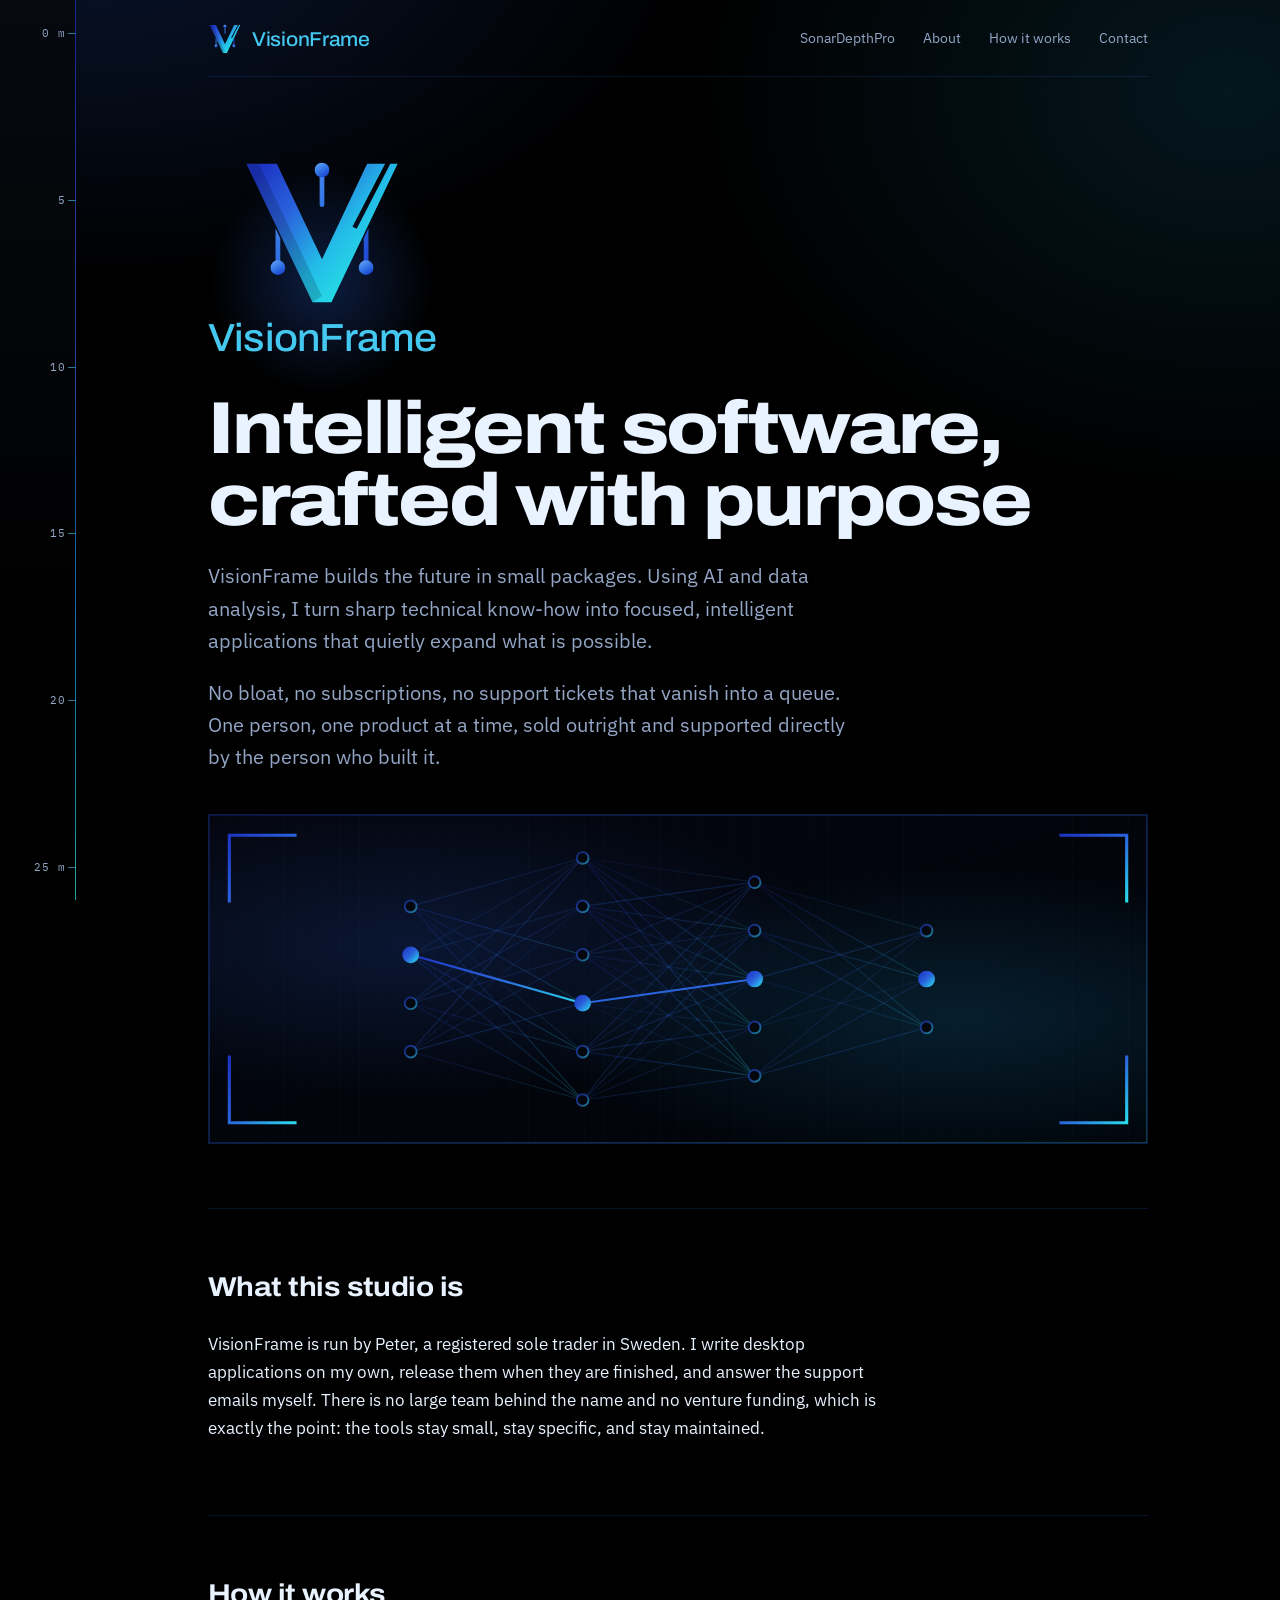
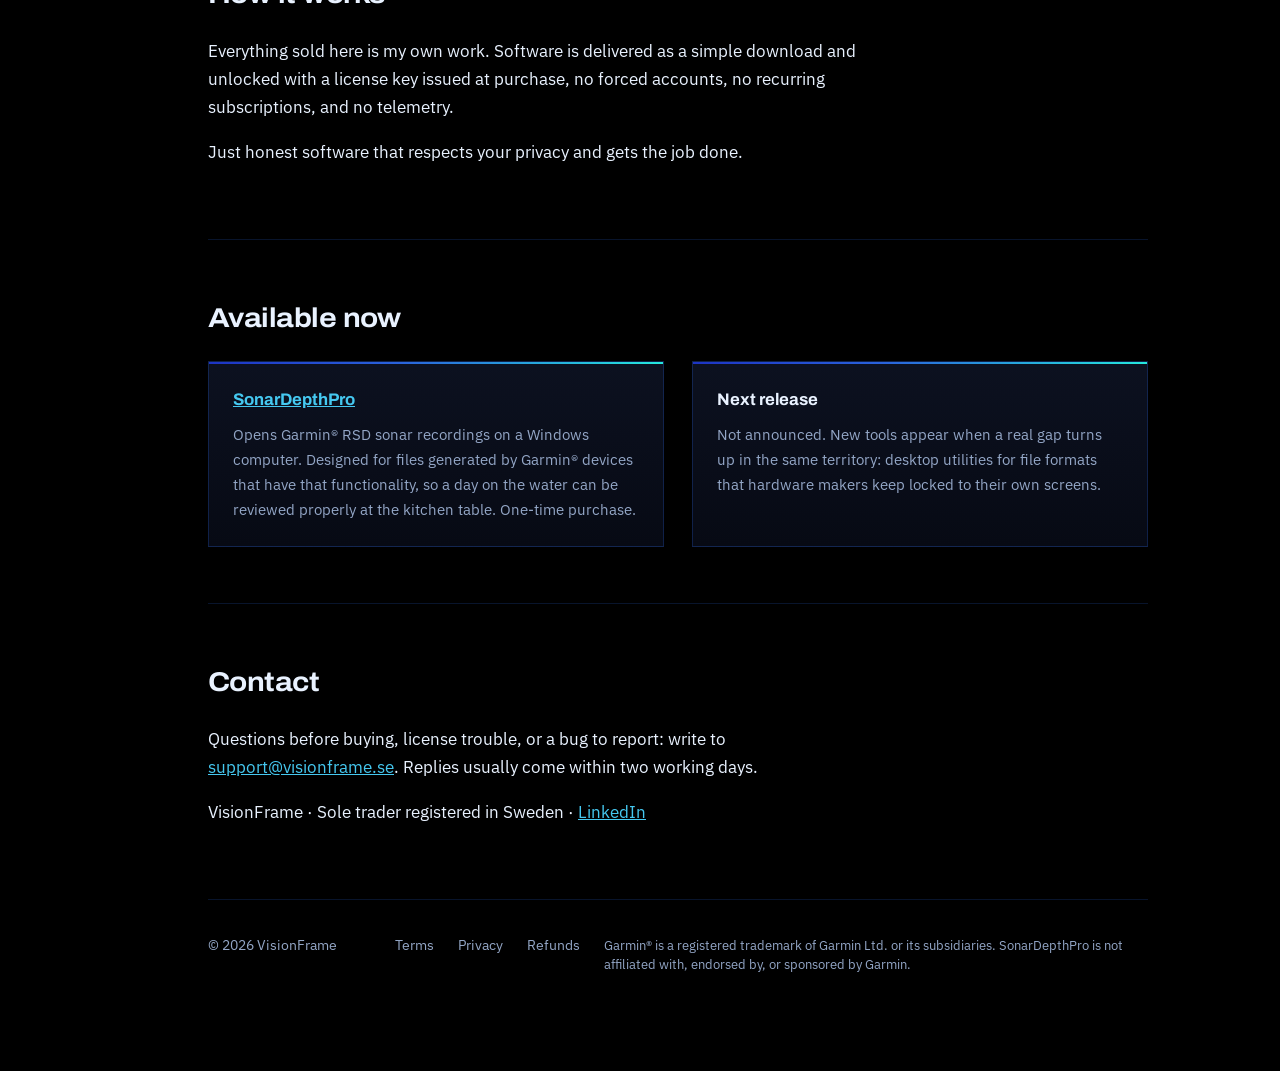
==== index.html @ 7b218cc1 "Name SonarDepthPro in the Garmin trademark disclaimer Co-Authored-By: Claude Opus 5 <noreply@anthrop" ====
<!DOCTYPE html>
<html lang="en">
<head>
<meta charset="utf-8">
<meta name="viewport" content="width=device-width, initial-scale=1">
<title>VisionFrame — the future, framed in smart solutions</title>
<meta name="description" content="VisionFrame blends AI and data analysis with focused design to build small, intelligent desktop applications. One person, one product at a time, sold outright and supported directly.">
<meta name="theme-color" content="#000000">
<link rel="icon" href="assets/visionframe-mark.svg" type="image/svg+xml">
<link rel="icon" href="assets/favicon-32-v3.png" sizes="32x32" type="image/png">
<link rel="apple-touch-icon" href="assets/favicon-180-v3.png">
<link rel="preconnect" href="https://fonts.googleapis.com">
<link rel="preconnect" href="https://fonts.gstatic.com" crossorigin>
<link href="https://fonts.googleapis.com/css2?family=Archivo:wght@400;700;800&family=IBM+Plex+Mono:wght@400;500&family=IBM+Plex+Sans:wght@400;500;600&display=swap" rel="stylesheet">
<link rel="stylesheet" href="style.css?v=5">
</head>
<body>

<aside class="rail" aria-hidden="true">
  <span>0 m</span><span>5</span><span>10</span><span>15</span><span>20</span><span>25 m</span>
</aside>

<div class="page">
<div class="wrap">

  <nav>
    <a class="mark" href="index.html">
      <img src="assets/visionframe-mark.svg" alt="" width="34" height="34">
      <span>VisionFrame</span>
    </a>
    <a href="sonardepth.html">SonarDepthPro</a>
    <a href="#about">About</a>
    <a href="#how">How it works</a>
    <a href="#contact">Contact</a>
  </nav>

  <header class="hero">
    <span class="lockup">
      <img src="assets/visionframe-mark.svg" alt="VisionFrame" width="320" height="320">
      <span class="wordmark" aria-hidden="true">VisionFrame</span>
    </span>
    <h1>Intelligent software, crafted with purpose</h1>
    <p class="lede">VisionFrame builds the future in small packages. Using AI and data analysis, I turn sharp technical know-how into focused, intelligent applications that quietly expand what is possible.</p>
    <p class="lede">No bloat, no subscriptions, no support tickets that vanish into a queue. One person, one product at a time, sold outright and supported directly by the person who built it.</p>

    <img class="still" src="assets/ai-frame-v3.svg"
         alt="A small neural network drawn in the VisionFrame blues, with one path lit through it"
         width="1200" height="420" loading="lazy">
  </header>

  <section id="about">
    <h2>What this studio is</h2>
    <p>VisionFrame is run by Peter, a registered sole trader in Sweden. I write desktop applications on my own, release them when they are finished, and answer the support emails myself. There is no large team behind the name and no venture funding, which is exactly the point: the tools stay small, stay specific, and stay maintained.</p>
  </section>

  <section id="how">
    <h2>How it works</h2>
    <p>Everything sold here is my own work. Software is delivered as a simple download and unlocked with a license key issued at purchase, no forced accounts, no recurring subscriptions, and no telemetry.</p>
    <p>Just honest software that respects your privacy and gets the job done.</p>
  </section>

  <section id="products">
    <h2>Available now</h2>
    <div class="grid">
      <article class="card">
        <h3><a href="sonardepth.html">SonarDepthPro</a></h3>
        <p>Opens Garmin&reg; RSD sonar recordings on a Windows computer. Designed for files generated by Garmin&reg; devices that have that functionality, so a day on the water can be reviewed properly at the kitchen table. One-time purchase.</p>
      </article>
      <article class="card">
        <h3>Next release</h3>
        <p>Not announced. New tools appear when a real gap turns up in the same territory: desktop utilities for file formats that hardware makers keep locked to their own screens.</p>
      </article>
    </div>
  </section>

  <section id="contact">
    <h2>Contact</h2>
    <p>Questions before buying, license trouble, or a bug to report: write to <a href="mailto:support@visionframe.se">support@visionframe.se</a>. Replies usually come within two working days.</p>
    <p>VisionFrame · Sole trader registered in Sweden · <a href="https://www.linkedin.com/in/tottermanpeter/">LinkedIn</a></p>
  </section>

  <footer>
    <span class="org">© 2026 VisionFrame</span>
    <a href="terms.html">Terms</a>
    <a href="privacy.html">Privacy</a>
    <a href="refunds.html">Refunds</a>
    <p class="trademark">Garmin&reg; is a registered trademark of Garmin Ltd. or its subsidiaries. SonarDepthPro is not affiliated with, endorsed by, or sponsored by Garmin.</p>
  </footer>

</div>
</div>

</body>
</html>
---- style.css ----
/* VisionFrame — shared styles
   Palette and type are defined once here. Change these values to restyle the whole site. */

:root {
  /* Brand: the blue-to-cyan ramp of the VisionFrame mark, sampled from the V
     itself — deep blue at the top of the left arm, cyan at the tip of the
     right one. Solid accents pick a point on the ramp; anything large enough
     to carry it uses --brand-grad, so page and mark read as one thing. */
  --deep: #1d34c4;
  --blue: #2a63dc;
  --cyan: #25e8de;
  --brand-grad: linear-gradient(135deg, var(--deep), var(--blue) 42%, var(--cyan));

  --brand:      var(--blue);     /* solid stand-in where a gradient can't go */
  --brand-lift: #45c8f0;         /* the wordmark cyan: links and small text */
  --brand-node: #2c6ee2;         /* the circuit dots in the mark */

  /* Neutrals sit on the black the logo is drawn against, lifted just enough
     for panels to separate from the page. */
  --abyss:   #000000;
  --hull:    #070a14;
  --shelf:   #0c1120;
  --line:    rgba(42, 99, 220, 0.26);
  --foam:    #e9f2ff;
  --muted:   #93a6c6;

  --measure: 68ch;
  --rail: 76px;
}

* { box-sizing: border-box; }

html { scroll-behavior: smooth; }

body {
  margin: 0;
  background:
    radial-gradient(880px 520px at 8% -8%, rgba(42, 99, 220, 0.20), transparent 68%),
    radial-gradient(820px 620px at 96% 10%, rgba(35, 172, 232, 0.13), transparent 66%),
    var(--abyss);
  background-attachment: fixed;
  color: var(--foam);
  font-family: "IBM Plex Sans", system-ui, -apple-system, sans-serif;
  font-size: 17px;
  line-height: 1.65;
  -webkit-font-smoothing: antialiased;
}

/* ---------- Depth rail: the signature element ----------
   A sonar depth scale runs down the left edge of every page. */

.rail {
  position: fixed;
  top: 0; left: 0; bottom: 0;
  width: var(--rail);
  background: linear-gradient(180deg, #06090f, var(--abyss) 72%);
  display: flex;
  flex-direction: column;
  justify-content: space-between;
  padding: 24px 0 24px;
  font-family: "IBM Plex Mono", ui-monospace, monospace;
  font-size: 11px;
  letter-spacing: 0.08em;
  color: var(--muted);
  z-index: 10;
}

.rail::after {
  content: "";
  position: absolute;
  top: 0; right: 0; bottom: 0;
  width: 1px;
  background: linear-gradient(180deg, var(--deep), var(--blue) 45%, var(--cyan));
  opacity: 0.7;
}

.rail span {
  display: block;
  text-align: right;
  padding-right: 10px;
  position: relative;
}

.rail span::after {
  content: "";
  position: absolute;
  right: 0; top: 50%;
  width: 8px;
  height: 1px;
  background: rgba(69, 200, 240, 0.6);
}

/* ---------- Layout ---------- */

.page {
  margin-left: var(--rail);
  padding: 0 40px 96px;
}

.wrap {
  max-width: 940px;
  margin: 0 auto;
}

nav {
  display: flex;
  align-items: center;
  gap: 28px;
  padding: 22px 0 20px;
  flex-wrap: wrap;
  border-bottom: 1px solid rgba(42, 99, 220, 0.18);
}

/* The nav mark is the logotype itself: the V without its wordmark, set beside
   the name so it stays legible at small sizes. */

nav .mark {
  display: flex;
  align-items: center;
  gap: 10px;
  text-decoration: none;
  margin-right: auto;
}

nav .mark img {
  width: 34px;
  height: 34px;
  display: block;
}

/* The wordmark is set in one colour, the way the logotype sets it. */
nav .mark span {
  font-family: "Archivo", system-ui, sans-serif;
  font-weight: 500;
  font-stretch: 105%;
  letter-spacing: -0.015em;
  font-size: 20px;
  color: var(--brand-lift);
}

nav .mark:hover span, nav .mark:focus-visible span { color: var(--cyan); }

nav a {
  color: var(--muted);
  text-decoration: none;
  font-size: 14px;
}

nav a:hover, nav a:focus-visible { color: var(--brand-lift); }

/* ---------- Hero ---------- */

.hero { padding: 72px 0 64px; }

.eyebrow {
  font-family: "IBM Plex Mono", ui-monospace, monospace;
  font-size: 12px;
  letter-spacing: 0.22em;
  text-transform: uppercase;
  color: var(--brand-lift);
  margin: 0 0 20px;
}

h1 {
  font-family: "Archivo", system-ui, sans-serif;
  font-weight: 800;
  font-stretch: 115%;
  font-size: clamp(2.4rem, 6.5vw, 4.6rem);
  line-height: 0.98;
  letter-spacing: -0.03em;
  margin: 0 0 24px;
  max-width: 21ch;
}

h1 em { font-style: normal; color: var(--brand-lift); }

.lede {
  font-size: 1.22rem;
  color: var(--muted);
  max-width: 54ch;
  margin: 0 0 20px;
}

/* The hero can carry more than one lede paragraph; only the last one needs
   to open up a gap before whatever follows it. */
.hero p:last-of-type { margin-bottom: 40px; }

/* ---------- Hero logotype and still image ---------- */

/* The full lockup: the mark with the wordmark set beneath it, exactly as the
   logotype stacks them, but built from live type so it matches the nav.
   Used once, at the top of the home page. */
.lockup {
  display: inline-block;
  margin: 0 0 34px;
  position: relative;
}

.lockup::before {
  content: "";
  position: absolute;
  left: 50%; top: 6%;
  width: 240px; height: 240px;
  transform: translateX(-50%);
  background: radial-gradient(circle, rgba(42, 99, 220, 0.30), transparent 66%);
  pointer-events: none;
}

.lockup img {
  position: relative;
  display: block;
  width: clamp(126px, 13.5vw, 168px);
  height: auto;
  margin: 0 auto;
}

.lockup .wordmark {
  position: relative;
  display: block;
  font-family: "Archivo", system-ui, sans-serif;
  font-weight: 500;
  font-stretch: 105%;
  font-size: clamp(1.8rem, 3.8vw, 2.45rem);
  line-height: 1;
  letter-spacing: -0.02em;
  text-align: center;
  color: var(--brand-lift);
  margin-top: 2px;
}

.still {
  width: 100%;
  height: auto;
  display: block;
  border: 1px solid var(--line);
  background: #04060f;
  margin: 8px 0 0;
}

/* A 16:9 embed that fills the content column and is framed like .still, so a
   video and a still image read as the same object at the same size. */
/* Two demo clips sit side by side, stacking on narrow screens. */
.videos {
  display: grid;
  grid-template-columns: repeat(auto-fit, minmax(320px, 1fr));
  gap: 20px;
  margin: 8px 0 0;
}

.videos figure { margin: 0; }
.videos .video { margin: 0; }

.video {
  position: relative;
  width: 100%;
  aspect-ratio: 16 / 9;
  border: 1px solid var(--line);
  background: #04060f;
  margin: 8px 0 0;
}

.video iframe {
  position: absolute;
  inset: 0;
  width: 100%;
  height: 100%;
  border: 0;
  display: block;
}

.caption {
  font-family: "IBM Plex Mono", ui-monospace, monospace;
  font-size: 11px;
  color: var(--muted);
  letter-spacing: 0.08em;
  margin: 10px 0 0;
}

/* ---------- Sections ---------- */

section { padding: 56px 0; border-top: 1px solid rgba(42, 99, 220, 0.20); }

h2 {
  font-family: "Archivo", system-ui, sans-serif;
  font-weight: 700;
  font-stretch: 110%;
  font-size: 1.7rem;
  letter-spacing: -0.02em;
  margin: 0 0 20px;
}

h3 {
  font-family: "Archivo", system-ui, sans-serif;
  font-weight: 700;
  font-size: 1.05rem;
  margin: 0 0 8px;
}

p { max-width: var(--measure); }

a { color: var(--brand-lift); }

.grid {
  display: grid;
  grid-template-columns: repeat(auto-fit, minmax(240px, 1fr));
  gap: 28px;
}

.card {
  position: relative;
  background: linear-gradient(180deg, var(--shelf), var(--hull));
  border: 1px solid var(--line);
  padding: 24px;
  transition: border-color 0.15s ease, transform 0.15s ease;
}

.card::before {
  content: "";
  position: absolute;
  left: 0; right: 0; top: 0;
  height: 2px;
  background: var(--brand-grad);
}

.card:hover {
  border-color: rgba(69, 200, 240, 0.45);
  transform: translateY(-2px);
}

.card p { color: var(--muted); font-size: 0.95rem; margin: 0; }

/* ---------- Price ---------- */

.price {
  display: flex;
  align-items: baseline;
  gap: 14px;
  margin: 0 0 8px;
}

.price .amount {
  font-family: "Archivo", system-ui, sans-serif;
  font-weight: 800;
  font-stretch: 115%;
  font-size: 3rem;
  letter-spacing: -0.03em;
  color: var(--brand-lift);
}

.price .terms {
  font-family: "IBM Plex Mono", ui-monospace, monospace;
  font-size: 12px;
  letter-spacing: 0.1em;
  text-transform: uppercase;
  color: var(--muted);
}

.buy {
  display: inline-block;
  margin: 22px 0 0;
  padding: 15px 30px;
  background: var(--brand-grad);
  color: #00040c;
  font-weight: 700;
  text-decoration: none;
  border: 1px solid transparent;
  transition: background 0.15s ease, color 0.15s ease, border-color 0.15s ease;
}

.buy:hover, .buy:focus-visible {
  background: none;
  border-color: var(--brand);
  color: var(--brand-lift);
}

/* ---------- Christmas gift note ----------
   Sits under the buy button: the sea rescue emblem beside the pledge, in the
   same panel treatment as the cards so it reads as part of the price block. */

.gift {
  display: flex;
  align-items: center;
  gap: 20px;
  max-width: var(--measure);
  margin: 24px 0 0;
  padding: 20px 22px;
  background: linear-gradient(180deg, var(--shelf), var(--hull));
  border: 1px solid var(--line);
  border-left: 2px solid var(--brand-lift);
}

.gift img {
  flex: 0 0 auto;
  width: 76px;
  height: 76px;
}

.gift p {
  margin: 0;
  font-size: 0.95rem;
  color: var(--muted);
}

.gift strong { color: var(--foam); font-weight: 600; }

/* Gradient text where the type is large enough to carry it. Declared after
   the rules it overrides, with a solid colour left in place as the fallback
   for engines without background-clip: text. */
@supports (background-clip: text) or (-webkit-background-clip: text) {
  h1 em, .price .amount {
    background: linear-gradient(120deg, var(--blue), var(--cyan));
    -webkit-background-clip: text;
    background-clip: text;
    color: transparent;
  }
}

/* ---------- Legal pages ---------- */

.legal h1 {
  font-size: clamp(2rem, 4.5vw, 3rem);
  max-width: 22ch;
  margin-top: 56px;
  margin-bottom: 8px;
}

.legal .updated {
  font-family: "IBM Plex Mono", ui-monospace, monospace;
  font-size: 12px;
  color: var(--muted);
  letter-spacing: 0.08em;
  margin: 0 0 40px;
}

.legal h2 { font-size: 1.25rem; margin-top: 42px; }

.legal ul { max-width: var(--measure); color: var(--foam); }

.legal li { margin-bottom: 8px; }

/* ---------- Footer ---------- */

footer {
  border-top: 1px solid rgba(42, 99, 220, 0.20);
  padding: 34px 0 0;
  font-size: 14px;
  color: var(--muted);
  display: flex;
  gap: 24px;
  flex-wrap: wrap;
  align-items: baseline;
}

footer .org { margin-right: auto; }

/* Trademark note sits on its own row under the footer links. */
footer .trademark {
  flex-basis: 100%;
  margin: 0;
  font-size: 13px;
  line-height: 1.5;
  color: var(--muted);
}

footer a { color: var(--muted); text-decoration: none; }
footer a:hover, footer a:focus-visible { color: var(--brand-lift); }

/* ---------- Accessibility and small screens ---------- */

:focus-visible {
  outline: 2px solid var(--brand-lift);
  outline-offset: 3px;
}

@media (max-width: 640px) {
  .rail { display: none; }
  .page { margin-left: 0; padding: 0 20px 72px; }
  body { font-size: 16px; }

  /* Give the logotype its own row so the links sit together underneath
     instead of breaking mid-list. */
  nav { gap: 12px 22px; }
  nav .mark { flex-basis: 100%; margin-right: 0; }

  .hero { padding: 44px 0 48px; }
  .lockup { margin-bottom: 26px; }
  .lockup img { width: 112px; }
  .lockup::before { width: 170px; height: 170px; }

  /* Stack the emblem above the pledge so the text keeps a readable measure. */
  .gift { flex-direction: column; align-items: flex-start; gap: 14px; }
}

@media (prefers-reduced-motion: reduce) {
  html { scroll-behavior: auto; }
  * { animation: none !important; transition: none !important; }
}
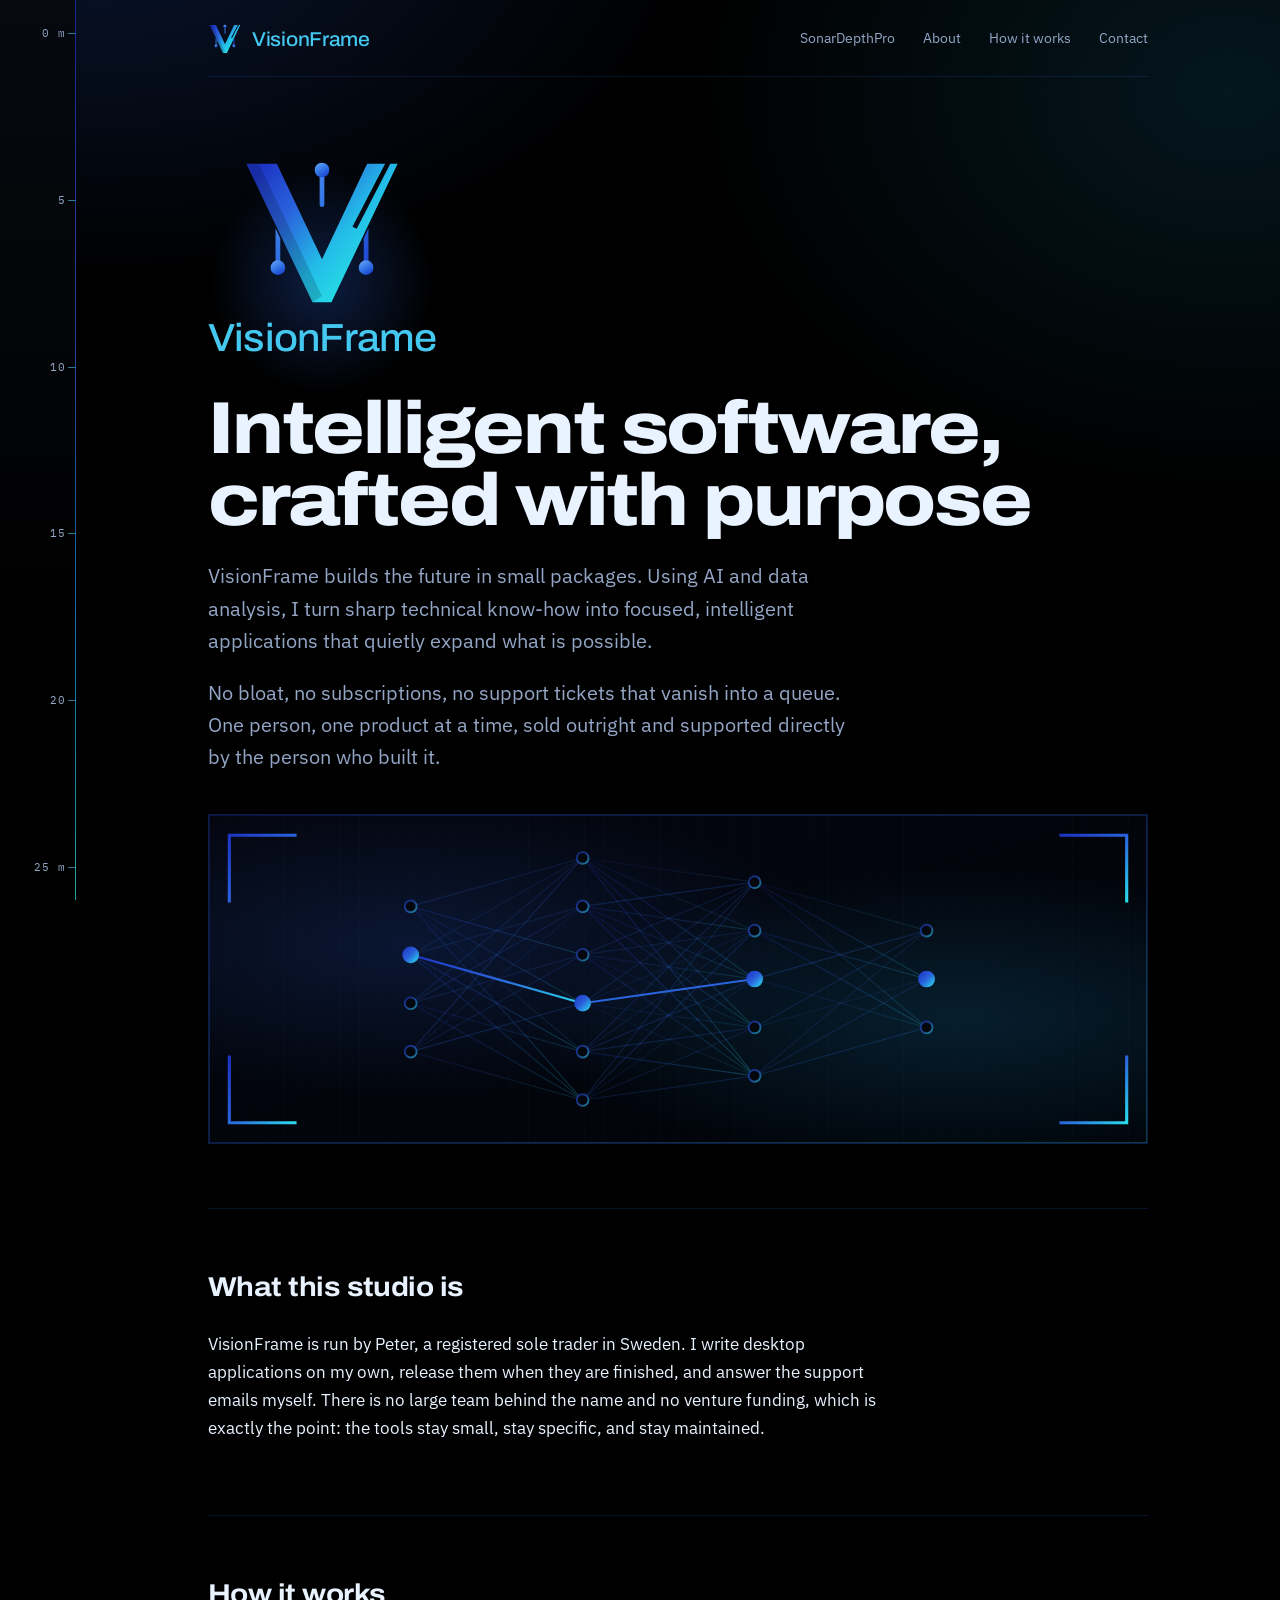
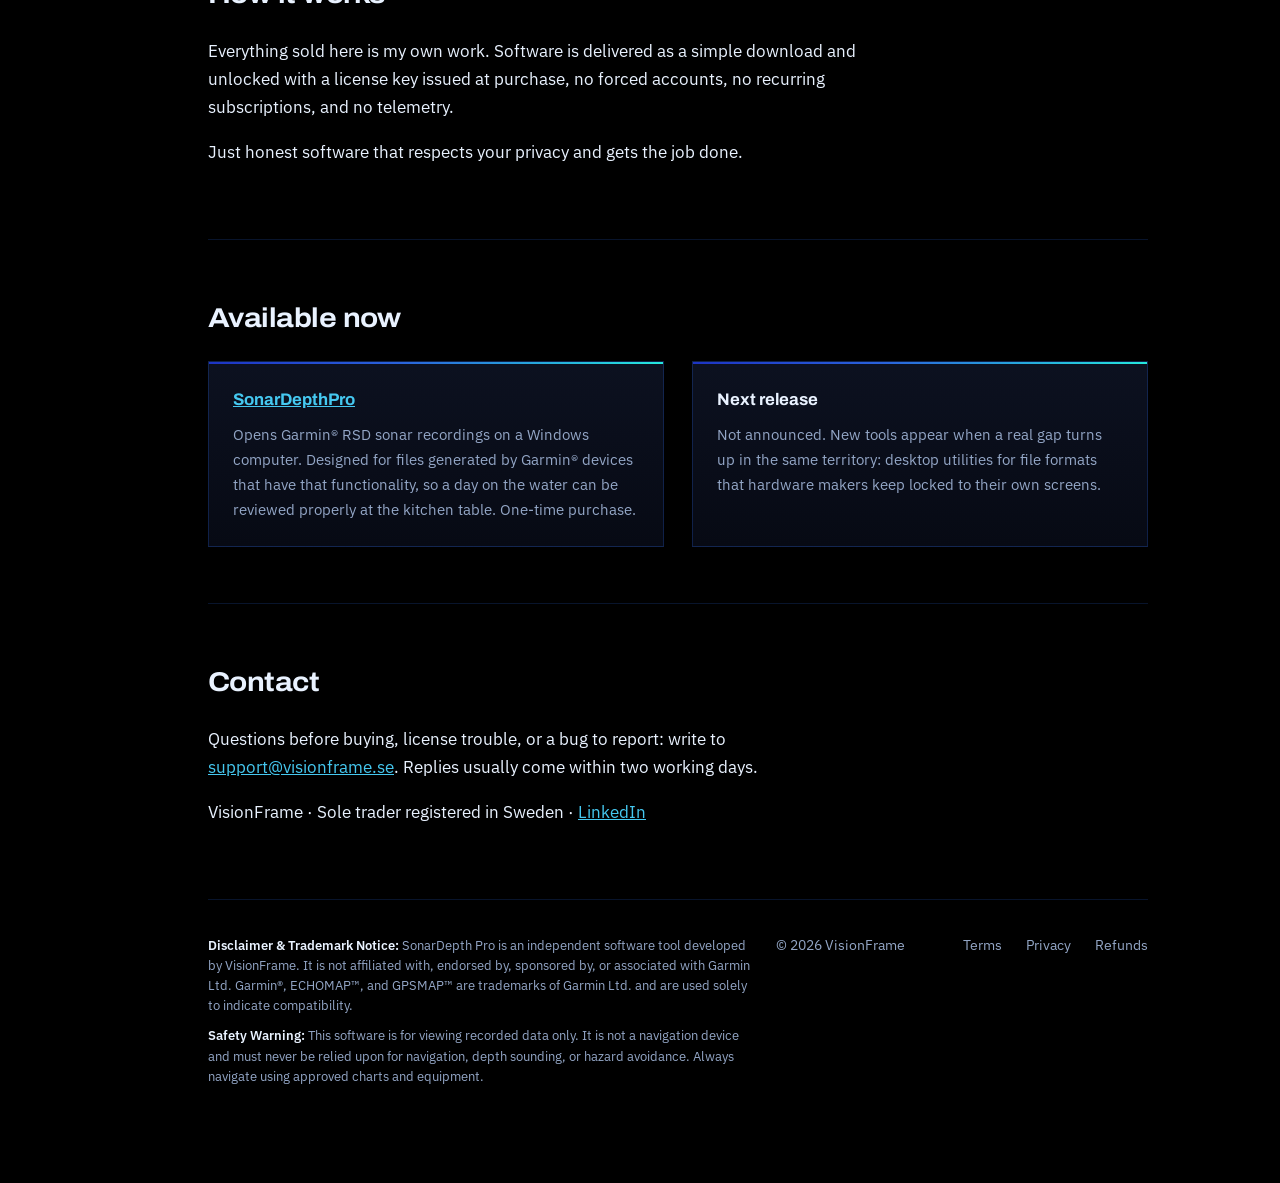
==== commit cc7b65d5: "Expand footer with trademark disclaimer and safety warning Co-Authored-By: Claude Opus 5 <noreply@an" ====
--- a/index.html
+++ b/index.html
@@ -12,7 +12,7 @@
 <link rel="preconnect" href="https://fonts.googleapis.com">
 <link rel="preconnect" href="https://fonts.gstatic.com" crossorigin>
 <link href="https://fonts.googleapis.com/css2?family=Archivo:wght@400;700;800&family=IBM+Plex+Mono:wght@400;500&family=IBM+Plex+Sans:wght@400;500;600&display=swap" rel="stylesheet">
-<link rel="stylesheet" href="style.css?v=5">
+<link rel="stylesheet" href="style.css?v=6">
 </head>
 <body>
 
@@ -80,11 +80,14 @@
   </section>
 
   <footer>
+    <div class="notices">
+      <p><strong>Disclaimer &amp; Trademark Notice:</strong> SonarDepth Pro is an independent software tool developed by VisionFrame. It is not affiliated with, endorsed by, sponsored by, or associated with Garmin Ltd. Garmin&reg;, ECHOMAP&trade;, and GPSMAP&trade; are trademarks of Garmin Ltd. and are used solely to indicate compatibility.</p>
+      <p><strong>Safety Warning:</strong> This software is for viewing recorded data only. It is not a navigation device and must never be relied upon for navigation, depth sounding, or hazard avoidance. Always navigate using approved charts and equipment.</p>
+    </div>
     <span class="org">© 2026 VisionFrame</span>
     <a href="terms.html">Terms</a>
     <a href="privacy.html">Privacy</a>
     <a href="refunds.html">Refunds</a>
-    <p class="trademark">Garmin&reg; is a registered trademark of Garmin Ltd. or its subsidiaries. SonarDepthPro is not affiliated with, endorsed by, or sponsored by Garmin.</p>
   </footer>
 
 </div>
--- a/style.css
+++ b/style.css
@@ -453,14 +453,18 @@
 
 footer .org { margin-right: auto; }
 
-/* Trademark note sits on its own row under the footer links. */
-footer .trademark {
+/* Legal and safety notices sit on their own row above the copyright line. */
+footer .notices {
   flex-basis: 100%;
-  margin: 0;
+  max-width: var(--measure);
   font-size: 13px;
-  line-height: 1.5;
-  color: var(--muted);
-}
+  line-height: 1.55;
+  color: var(--muted);
+}
+
+footer .notices p { margin: 0 0 10px; }
+footer .notices p:last-child { margin-bottom: 0; }
+footer .notices strong { color: var(--foam); font-weight: 600; }
 
 footer a { color: var(--muted); text-decoration: none; }
 footer a:hover, footer a:focus-visible { color: var(--brand-lift); }
